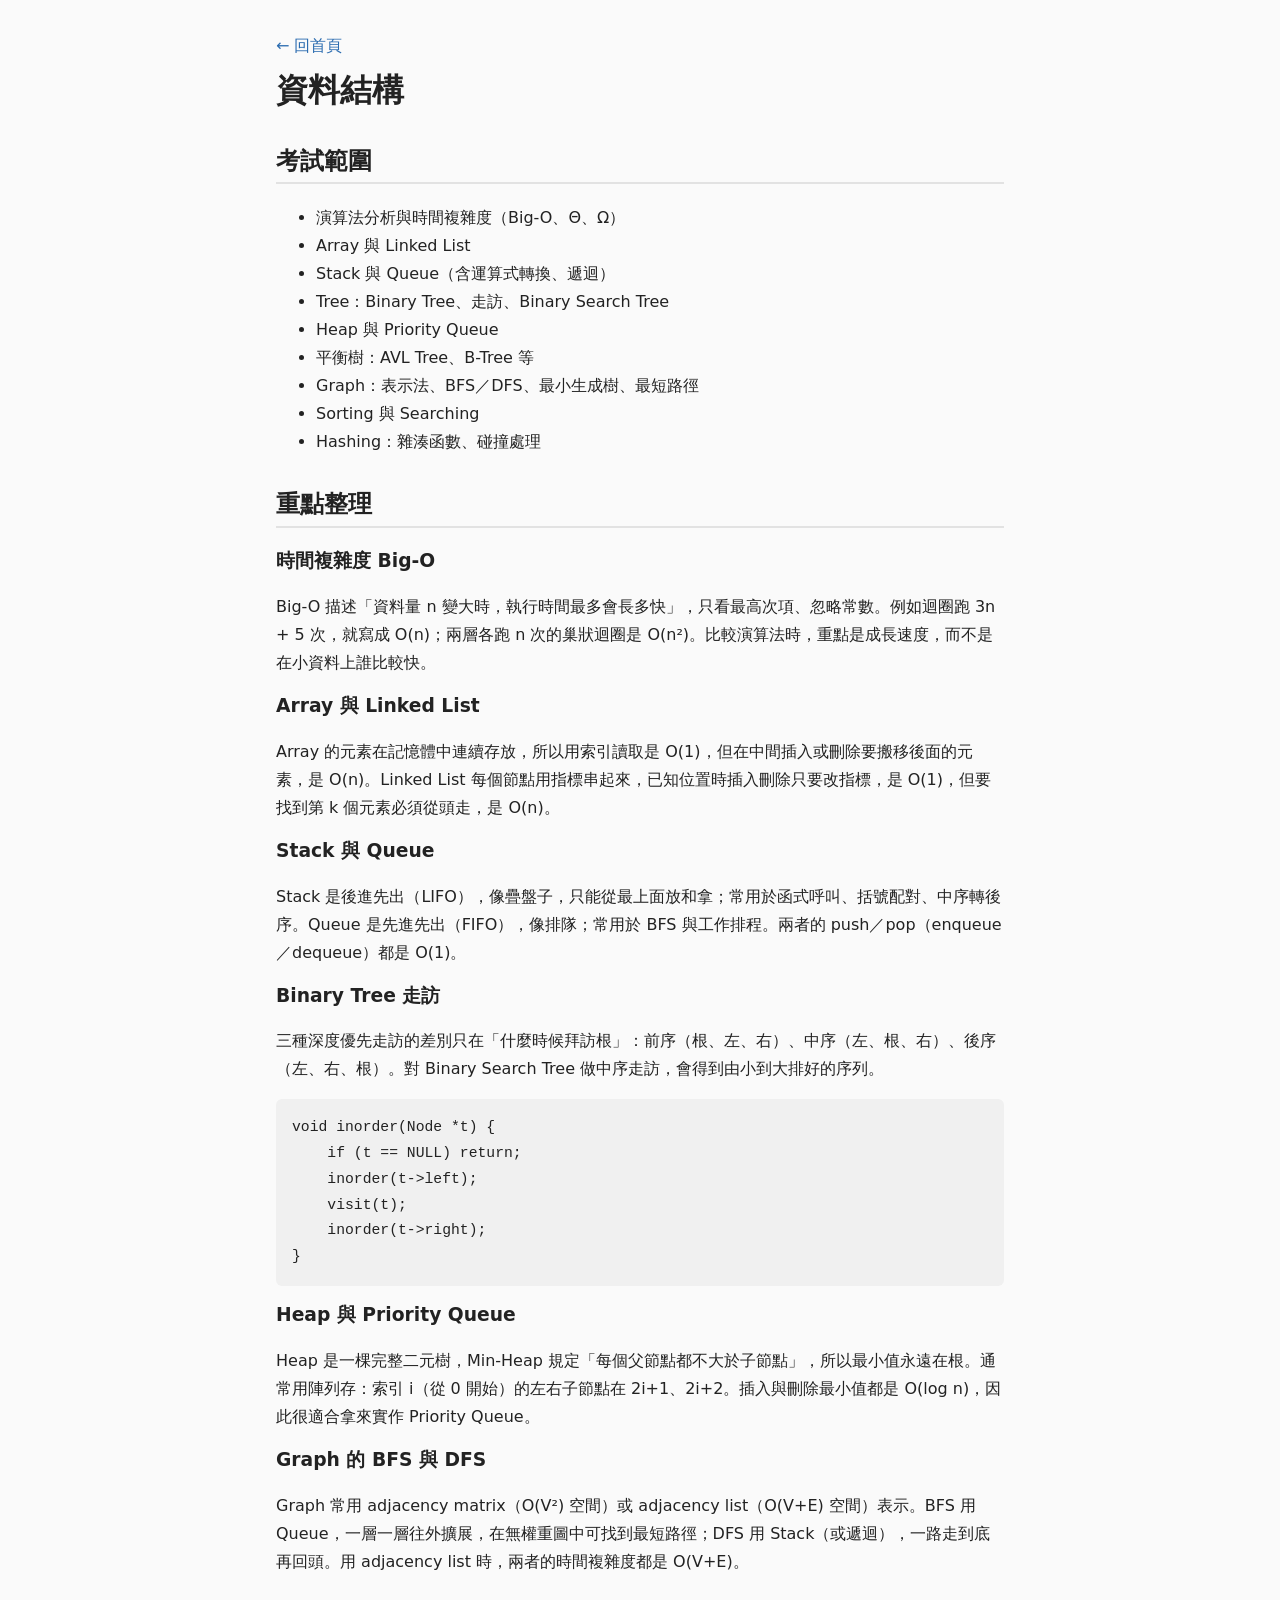
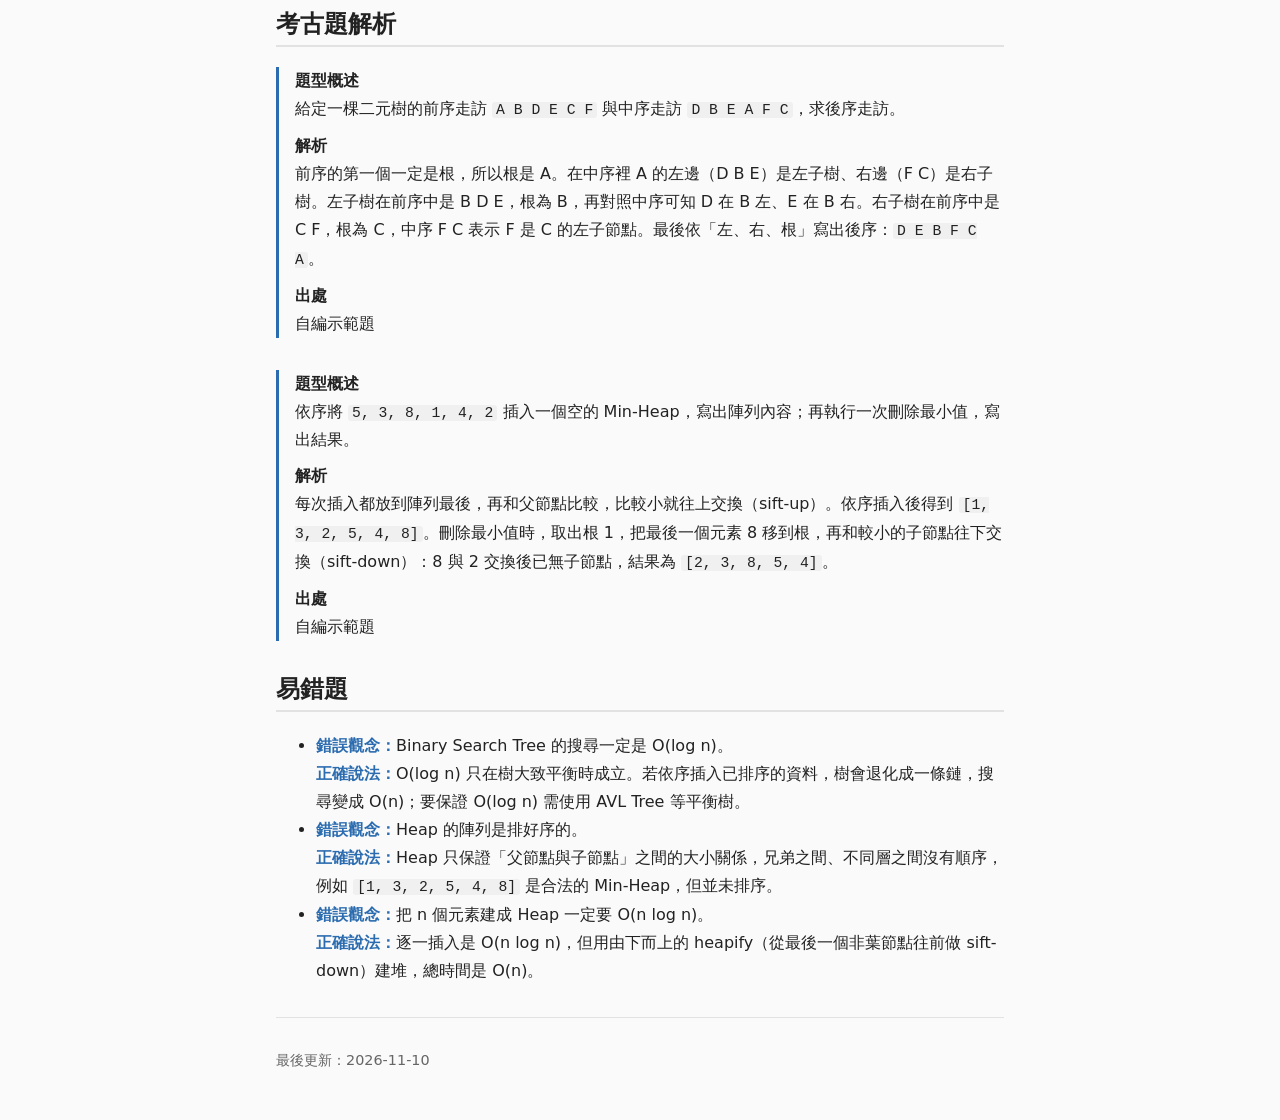
==== subjects/data-structures.html @ 42f6db12 "建立網站第一版：首頁、資料結構頁、模板與樣式 Co-Authored-By: Claude Opus 5.5 <noreply@anthropic.com>" ====
<!DOCTYPE html>
<html lang="zh-Hant">
<head>
  <meta charset="utf-8">
  <meta name="viewport" content="width=device-width, initial-scale=1">
  <title>資料結構｜資工所考試準備</title>
  <link rel="stylesheet" href="../style.css">
</head>
<body>
  <div class="container">
    <header>
      <a class="back-link" href="../index.html">← 回首頁</a>
      <h1>資料結構</h1>
    </header>

    <main>
      <!-- 以下四個區塊的名稱、id、順序固定，不可更動（見 CLAUDE.md 第 6 節） -->

      <section id="scope">
        <h2>考試範圍</h2>
        <ul>
          <li>演算法分析與時間複雜度（Big-O、Θ、Ω）</li>
          <li>Array 與 Linked List</li>
          <li>Stack 與 Queue（含運算式轉換、遞迴）</li>
          <li>Tree：Binary Tree、走訪、Binary Search Tree</li>
          <li>Heap 與 Priority Queue</li>
          <li>平衡樹：AVL Tree、B-Tree 等</li>
          <li>Graph：表示法、BFS／DFS、最小生成樹、最短路徑</li>
          <li>Sorting 與 Searching</li>
          <li>Hashing：雜湊函數、碰撞處理</li>
        </ul>
      </section>

      <section id="key-points">
        <h2>重點整理</h2>

        <h3>時間複雜度 Big-O</h3>
        <p>Big-O 描述「資料量 n 變大時，執行時間最多會長多快」，只看最高次項、忽略常數。例如迴圈跑 3n + 5 次，就寫成 O(n)；兩層各跑 n 次的巢狀迴圈是 O(n²)。比較演算法時，重點是成長速度，而不是在小資料上誰比較快。</p>

        <h3>Array 與 Linked List</h3>
        <p>Array 的元素在記憶體中連續存放，所以用索引讀取是 O(1)，但在中間插入或刪除要搬移後面的元素，是 O(n)。Linked List 每個節點用指標串起來，已知位置時插入刪除只要改指標，是 O(1)，但要找到第 k 個元素必須從頭走，是 O(n)。</p>

        <h3>Stack 與 Queue</h3>
        <p>Stack 是後進先出（LIFO），像疊盤子，只能從最上面放和拿；常用於函式呼叫、括號配對、中序轉後序。Queue 是先進先出（FIFO），像排隊；常用於 BFS 與工作排程。兩者的 push／pop（enqueue／dequeue）都是 O(1)。</p>

        <h3>Binary Tree 走訪</h3>
        <p>三種深度優先走訪的差別只在「什麼時候拜訪根」：前序（根、左、右）、中序（左、根、右）、後序（左、右、根）。對 Binary Search Tree 做中序走訪，會得到由小到大排好的序列。</p>
        <pre><code>void inorder(Node *t) {
    if (t == NULL) return;
    inorder(t-&gt;left);
    visit(t);
    inorder(t-&gt;right);
}</code></pre>

        <h3>Heap 與 Priority Queue</h3>
        <p>Heap 是一棵完整二元樹，Min-Heap 規定「每個父節點都不大於子節點」，所以最小值永遠在根。通常用陣列存：索引 i（從 0 開始）的左右子節點在 2i+1、2i+2。插入與刪除最小值都是 O(log n)，因此很適合拿來實作 Priority Queue。</p>

        <h3>Graph 的 BFS 與 DFS</h3>
        <p>Graph 常用 adjacency matrix（O(V²) 空間）或 adjacency list（O(V+E) 空間）表示。BFS 用 Queue，一層一層往外擴展，在無權重圖中可找到最短路徑；DFS 用 Stack（或遞迴），一路走到底再回頭。用 adjacency list 時，兩者的時間複雜度都是 O(V+E)。</p>
      </section>

      <section id="past-questions">
        <h2>考古題解析</h2>

        <dl class="question">
          <dt>題型概述</dt>
          <dd>給定一棵二元樹的前序走訪 <code>A B D E C F</code> 與中序走訪 <code>D B E A F C</code>，求後序走訪。</dd>
          <dt>解析</dt>
          <dd>前序的第一個一定是根，所以根是 A。在中序裡 A 的左邊（D B E）是左子樹、右邊（F C）是右子樹。左子樹在前序中是 B D E，根為 B，再對照中序可知 D 在 B 左、E 在 B 右。右子樹在前序中是 C F，根為 C，中序 F C 表示 F 是 C 的左子節點。最後依「左、右、根」寫出後序：<code>D E B F C A</code>。</dd>
          <dt>出處</dt>
          <dd>自編示範題</dd>
        </dl>

        <dl class="question">
          <dt>題型概述</dt>
          <dd>依序將 <code>5, 3, 8, 1, 4, 2</code> 插入一個空的 Min-Heap，寫出陣列內容；再執行一次刪除最小值，寫出結果。</dd>
          <dt>解析</dt>
          <dd>每次插入都放到陣列最後，再和父節點比較，比較小就往上交換（sift-up）。依序插入後得到 <code>[1, 3, 2, 5, 4, 8]</code>。刪除最小值時，取出根 1，把最後一個元素 8 移到根，再和較小的子節點往下交換（sift-down）：8 與 2 交換後已無子節點，結果為 <code>[2, 3, 8, 5, 4]</code>。</dd>
          <dt>出處</dt>
          <dd>自編示範題</dd>
        </dl>
      </section>

      <section id="common-mistakes">
        <h2>易錯題</h2>
        <ul>
          <li><strong>錯誤觀念：</strong>Binary Search Tree 的搜尋一定是 O(log n)。<br><strong>正確說法：</strong>O(log n) 只在樹大致平衡時成立。若依序插入已排序的資料，樹會退化成一條鏈，搜尋變成 O(n)；要保證 O(log n) 需使用 AVL Tree 等平衡樹。</li>
          <li><strong>錯誤觀念：</strong>Heap 的陣列是排好序的。<br><strong>正確說法：</strong>Heap 只保證「父節點與子節點」之間的大小關係，兄弟之間、不同層之間沒有順序，例如 <code>[1, 3, 2, 5, 4, 8]</code> 是合法的 Min-Heap，但並未排序。</li>
          <li><strong>錯誤觀念：</strong>把 n 個元素建成 Heap 一定要 O(n log n)。<br><strong>正確說法：</strong>逐一插入是 O(n log n)，但用由下而上的 heapify（從最後一個非葉節點往前做 sift-down）建堆，總時間是 O(n)。</li>
        </ul>
      </section>
    </main>

    <footer class="site-footer">
      <p>最後更新：2026-11-10</p>
    </footer>
  </div>
</body>
</html>
---- style.css ----
/* 全站唯一樣式表：顏色與間距只改這裡的變數 */
:root {
  --color-bg: #fafafa;
  --color-text: #222;
  --color-accent: #2b6cb0;
  --color-muted: #666;
  --color-border: #e2e2e2;
  --color-code-bg: #f0f0f0;
  --color-card-bg: #fff;

  --font-sans: system-ui, -apple-system, "Segoe UI", "Noto Sans TC", "PingFang TC", "Microsoft JhengHei", sans-serif;
  --font-mono: ui-monospace, SFMono-Regular, Consolas, "Liberation Mono", Menlo, monospace;

  --content-width: 760px;
  --space-xs: 0.25rem;
  --space-sm: 0.5rem;
  --space-md: 1rem;
  --space-lg: 2rem;
  --radius: 6px;
}

*,
*::before,
*::after {
  box-sizing: border-box;
}

body {
  margin: 0;
  background: var(--color-bg);
  color: var(--color-text);
  font-family: var(--font-sans);
  line-height: 1.75;
}

.container {
  max-width: var(--content-width);
  margin: 0 auto;
  padding: var(--space-lg) var(--space-md);
}

a {
  color: var(--color-accent);
}

h1,
h2,
h3 {
  line-height: 1.4;
}

h1 {
  margin-top: var(--space-sm);
}

h2 {
  margin-top: var(--space-lg);
  padding-bottom: var(--space-xs);
  border-bottom: 2px solid var(--color-border);
}

h3 {
  margin-top: var(--space-md);
}

strong {
  color: var(--color-accent);
}

/* 程式碼 */
code {
  font-family: var(--font-mono);
  font-size: 0.92em;
  background: var(--color-code-bg);
  padding: 0 var(--space-xs);
  border-radius: 3px;
}

pre {
  background: var(--color-code-bg);
  padding: var(--space-md);
  border-radius: var(--radius);
  overflow-x: auto;
}

pre code {
  padding: 0;
  background: none;
}

/* 首頁科目卡片 */
.subject-list {
  list-style: none;
  padding: 0;
  margin: 0;
}

.subject-card {
  background: var(--color-card-bg);
  border: 1px solid var(--color-border);
  border-radius: var(--radius);
  padding: var(--space-md);
  margin-bottom: var(--space-md);
}

.subject-card h3 {
  margin: 0 0 var(--space-xs);
}

.subject-card p {
  margin: 0 0 var(--space-sm);
}

/* 科目頁 */
.back-link {
  display: inline-block;
  text-decoration: none;
}

.question {
  border-left: 3px solid var(--color-accent);
  padding-left: var(--space-md);
  margin-bottom: var(--space-lg);
}

.question dt {
  font-weight: bold;
  margin-top: var(--space-sm);
}

.question dd {
  margin: 0 0 var(--space-sm);
}

/* 頁尾 */
.site-footer {
  margin-top: var(--space-lg);
  padding-top: var(--space-md);
  border-top: 1px solid var(--color-border);
  color: var(--color-muted);
  font-size: 0.9em;
}
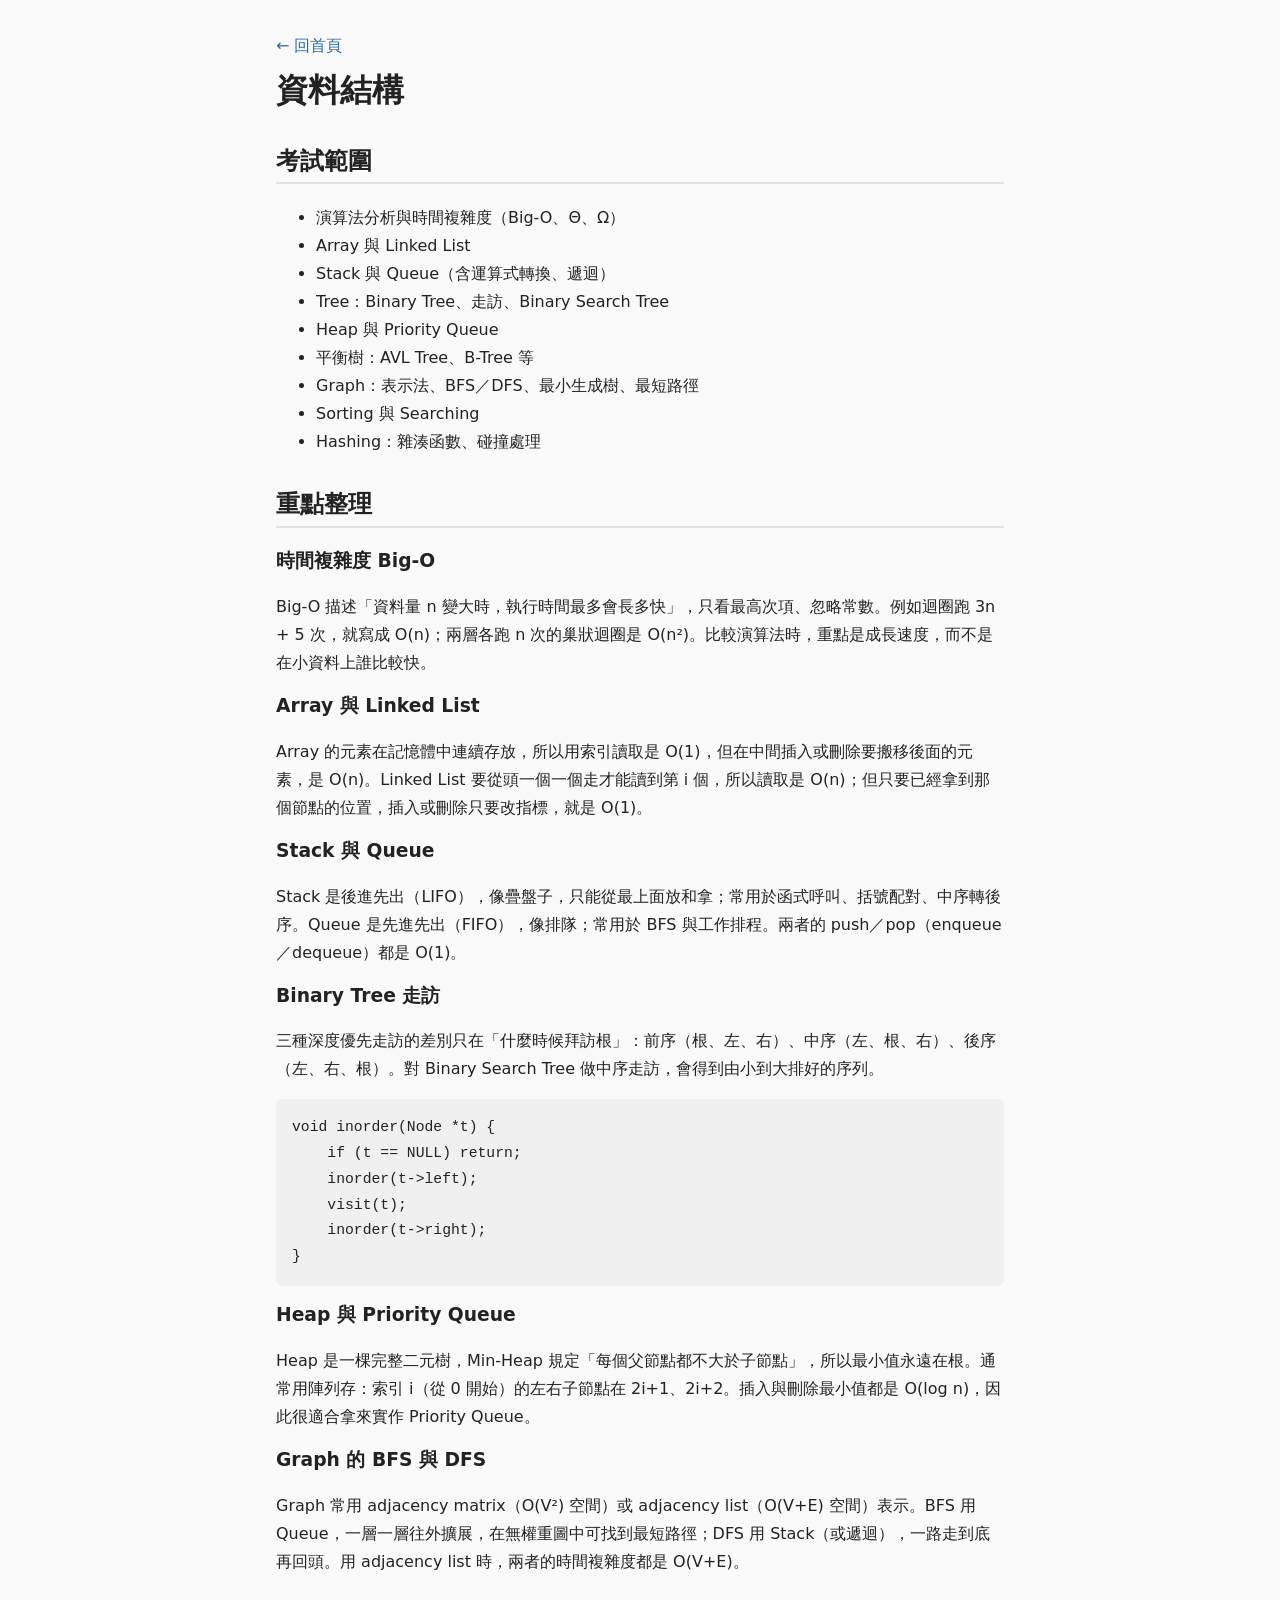
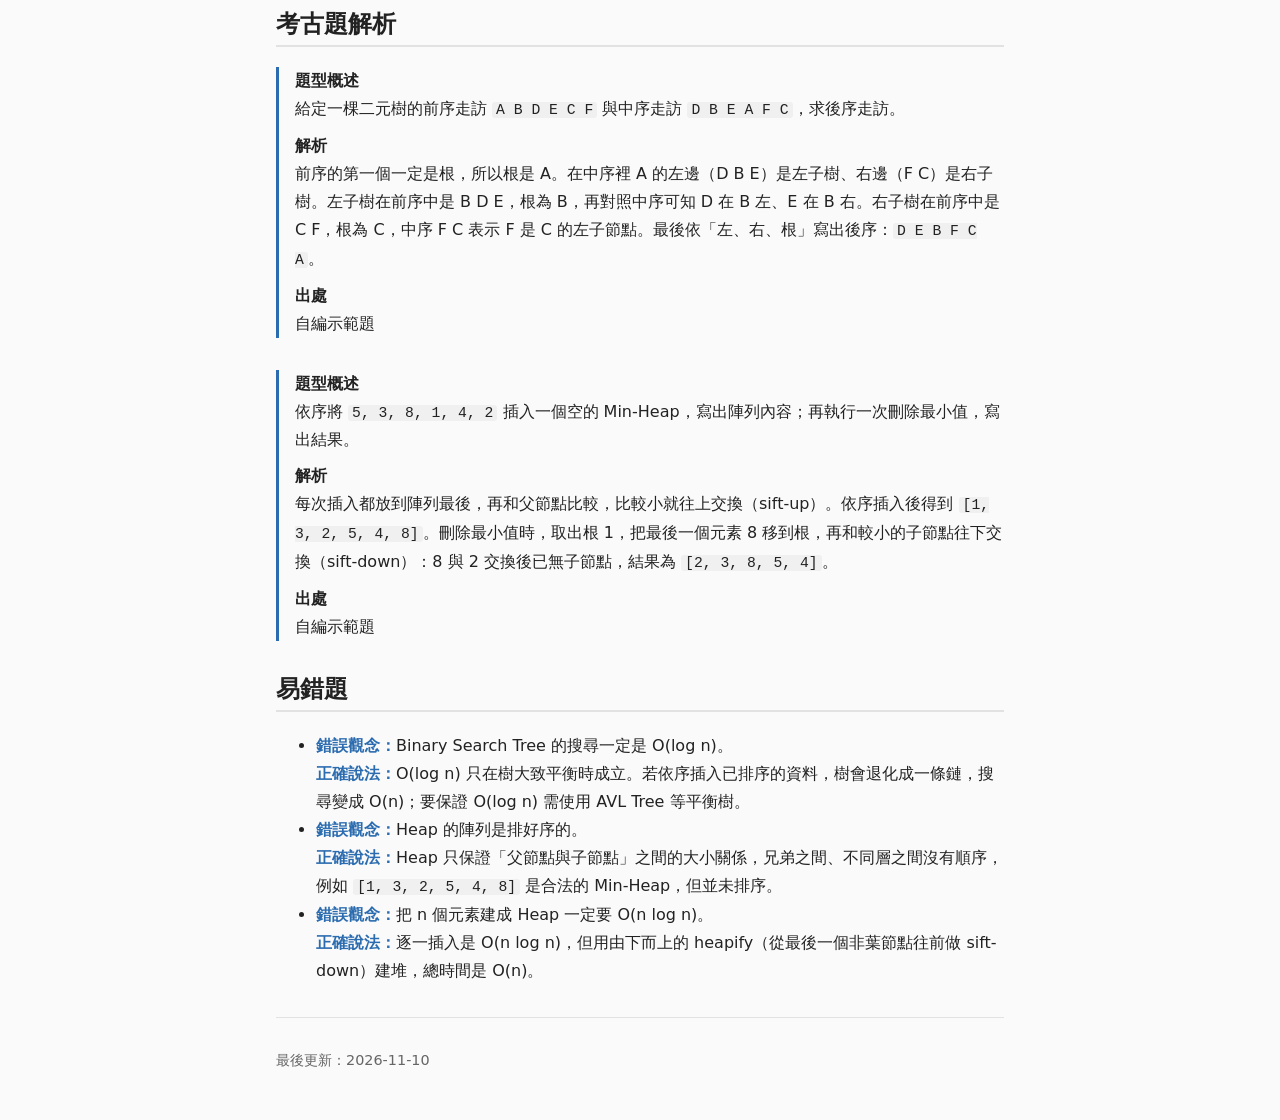
==== commit 74903ba7: "修正 Linked List 敘述 Co-Authored-By: Claude Opus 5.5 <noreply@anthropic.com>" ====
--- a/subjects/data-structures.html
+++ b/subjects/data-structures.html
@@ -38,7 +38,7 @@
         <p>Big-O 描述「資料量 n 變大時，執行時間最多會長多快」，只看最高次項、忽略常數。例如迴圈跑 3n + 5 次，就寫成 O(n)；兩層各跑 n 次的巢狀迴圈是 O(n²)。比較演算法時，重點是成長速度，而不是在小資料上誰比較快。</p>
 
         <h3>Array 與 Linked List</h3>
-        <p>Array 的元素在記憶體中連續存放，所以用索引讀取是 O(1)，但在中間插入或刪除要搬移後面的元素，是 O(n)。Linked List 每個節點用指標串起來，已知位置時插入刪除只要改指標，是 O(1)，但要找到第 k 個元素必須從頭走，是 O(n)。</p>
+        <p>Array 的元素在記憶體中連續存放，所以用索引讀取是 O(1)，但在中間插入或刪除要搬移後面的元素，是 O(n)。Linked List 要從頭一個一個走才能讀到第 i 個，所以讀取是 O(n)；但只要已經拿到那個節點的位置，插入或刪除只要改指標，就是 O(1)。</p>
 
         <h3>Stack 與 Queue</h3>
         <p>Stack 是後進先出（LIFO），像疊盤子，只能從最上面放和拿；常用於函式呼叫、括號配對、中序轉後序。Queue 是先進先出（FIFO），像排隊；常用於 BFS 與工作排程。兩者的 push／pop（enqueue／dequeue）都是 O(1)。</p>
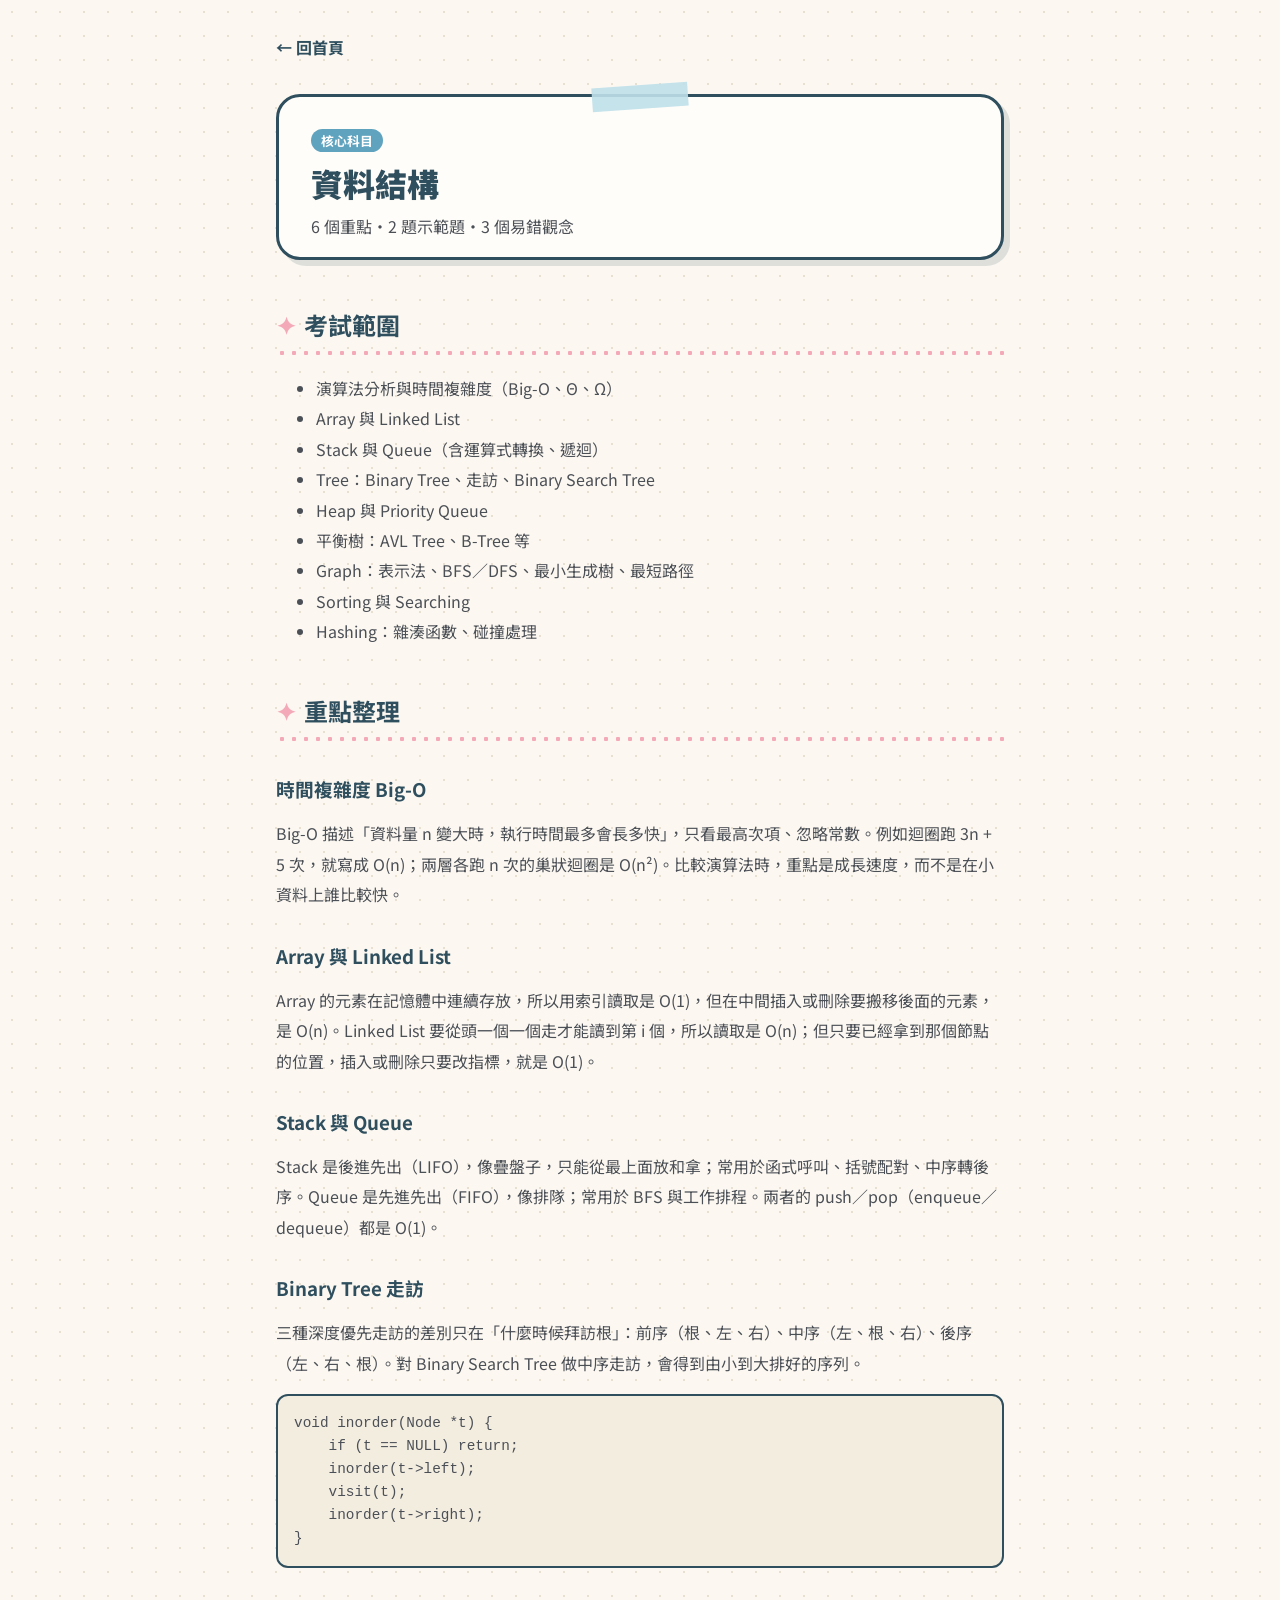
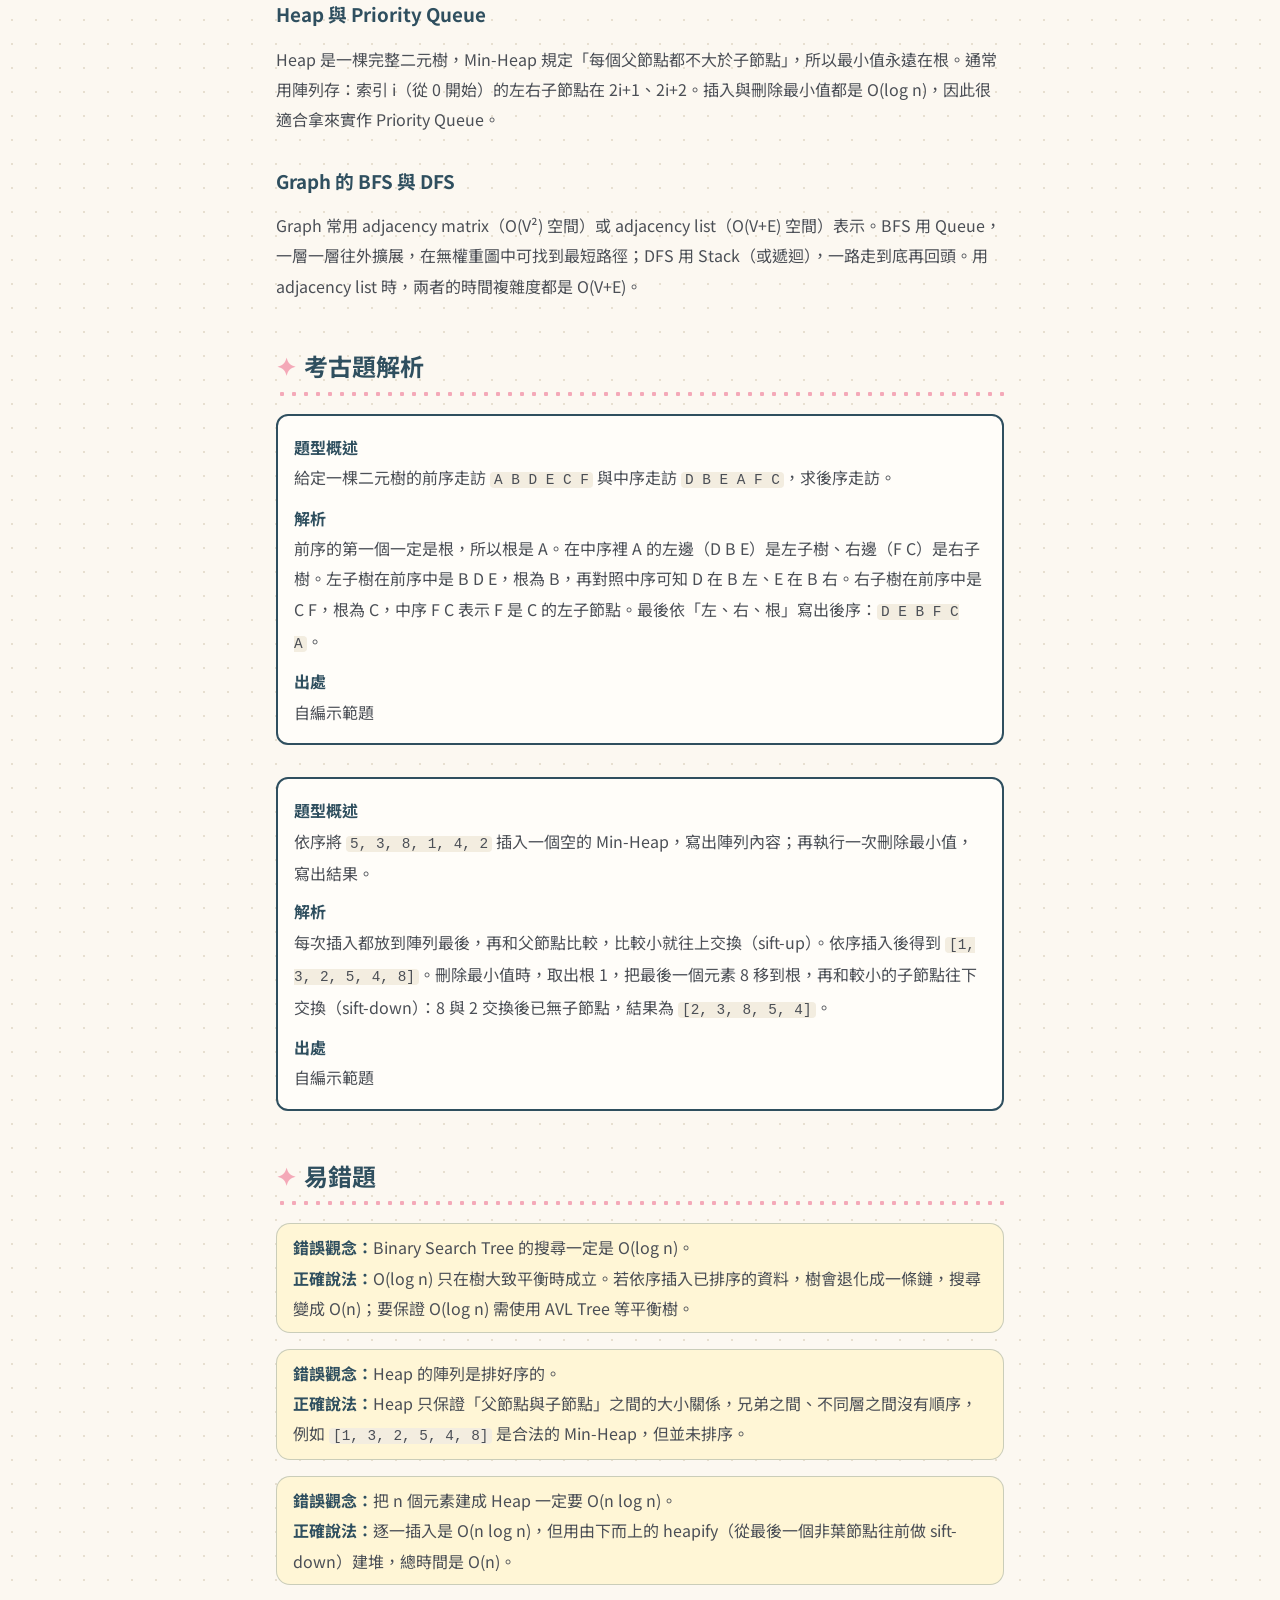
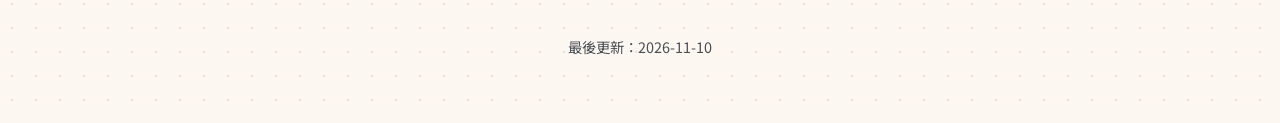
==== commit ae393a7a: "改為手帳風版面 Co-Authored-By: Claude Opus 5.5 <noreply@anthropic.com>" ====
--- a/subjects/data-structures.html
+++ b/subjects/data-structures.html
@@ -10,7 +10,13 @@
   <div class="container">
     <header>
       <a class="back-link" href="../index.html">← 回首頁</a>
-      <h1>資料結構</h1>
+      <div class="banner">
+        <div class="tag-list">
+          <span class="tag">核心科目</span>
+        </div>
+        <h1>資料結構</h1>
+        <p class="banner-summary">6 個重點・2 題示範題・3 個易錯觀念</p>
+      </div>
     </header>
 
     <main>
--- a/style.css
+++ b/style.css
@@ -1,22 +1,41 @@
-/* 全站唯一樣式表：顏色與間距只改這裡的變數 */
+@import url("https://fonts.googleapis.com/css2?family=Noto+Sans+TC:wght@400;700;900&display=swap");
+
+/* 全站唯一樣式表：顏色與間距只改這裡的變數（手帳風，見 CLAUDE.md 第 4 節） */
 :root {
-  --color-bg: #fafafa;
-  --color-text: #222;
-  --color-accent: #2b6cb0;
-  --color-muted: #666;
-  --color-border: #e2e2e2;
-  --color-code-bg: #f0f0f0;
-  --color-card-bg: #fff;
-
-  --font-sans: system-ui, -apple-system, "Segoe UI", "Noto Sans TC", "PingFang TC", "Microsoft JhengHei", sans-serif;
+  --color-bg: #fcf8f1;
+  --color-dot: #e7dfd0;
+  --color-ink: #2f4f5f;
+  --color-text: #4b4f56;
+  --color-card-bg: #fffdf9;
+  --color-tag: #5fa3bf;
+  --color-blue-light: #bfe0ea;
+  --color-pink: #f4a9b8;
+  --color-pink-light: #f8cdd6;
+  --color-highlight: #fbe6a2;
+  --color-code-bg: #f3ede0;
+  --color-note-bg: #fff6d6;
+  --color-note-border: rgba(47, 79, 95, 0.25);
+  --color-white: #fff;
+
+  --font-sans: "Noto Sans TC", "Microsoft JhengHei", sans-serif;
   --font-mono: ui-monospace, SFMono-Regular, Consolas, "Liberation Mono", Menlo, monospace;
+  --line-height: 1.9;
 
   --content-width: 760px;
+  --dot-gap: 24px;
   --space-xs: 0.25rem;
   --space-sm: 0.5rem;
   --space-md: 1rem;
   --space-lg: 2rem;
-  --radius: 6px;
+  --space-xl: 3rem;
+
+  --border-card: 3px solid var(--color-ink);
+  --radius-card: 24px;
+  --radius-code: 12px;
+  --radius-note: 14px;
+  --shadow-card: 6px 6px 0 rgba(47, 79, 95, 0.15);
+  --sticker-size: 140px;
+  --sticker-size-sm: 96px;
 }
 
 *,
@@ -27,60 +46,95 @@
 
 body {
   margin: 0;
-  background: var(--color-bg);
+  background-color: var(--color-bg);
+  background-image: radial-gradient(var(--color-dot) 1.5px, transparent 1.5px);
+  background-size: var(--dot-gap) var(--dot-gap);
   color: var(--color-text);
   font-family: var(--font-sans);
-  line-height: 1.75;
+  font-weight: 400;
+  line-height: var(--line-height);
+  overflow-wrap: break-word;
 }
 
 .container {
   max-width: var(--content-width);
   margin: 0 auto;
-  padding: var(--space-lg) var(--space-md);
+  padding: var(--space-lg) var(--space-md) var(--space-xl);
 }
 
 a {
-  color: var(--color-accent);
+  color: var(--color-ink);
+  font-weight: 700;
+  text-decoration-color: var(--color-pink);
+  text-decoration-thickness: 2px;
+  text-underline-offset: 0.25em;
+}
+
+a:hover {
+  color: var(--color-tag);
 }
 
 h1,
 h2,
 h3 {
-  line-height: 1.4;
+  color: var(--color-ink);
+  line-height: 1.45;
 }
 
 h1 {
-  margin-top: var(--space-sm);
-}
-
+  font-weight: 900;
+  margin: var(--space-sm) 0;
+}
+
+/* h2：粉紅 ✦ + 下方粉紅小圓點，不用實線底線 */
 h2 {
-  margin-top: var(--space-lg);
-  padding-bottom: var(--space-xs);
-  border-bottom: 2px solid var(--color-border);
+  font-weight: 700;
+  margin: var(--space-xl) 0 var(--space-md);
+  padding-bottom: 14px;
+  background-image: radial-gradient(circle, var(--color-pink) 2px, transparent 2.5px);
+  background-size: 12px 8px;
+  background-repeat: repeat-x;
+  background-position: left bottom;
+}
+
+h2::before {
+  content: "✦";
+  color: var(--color-pink);
+  margin-right: var(--space-sm);
 }
 
 h3 {
-  margin-top: var(--space-md);
+  font-weight: 700;
+  margin: var(--space-lg) 0 var(--space-sm);
 }
 
 strong {
-  color: var(--color-accent);
+  color: var(--color-ink);
+}
+
+/* 螢光筆：底部約 40% 高度 */
+mark.hl {
+  color: inherit;
+  background: linear-gradient(transparent 60%, var(--color-highlight) 60%);
+  padding: 0 0.1em;
 }
 
 /* 程式碼 */
 code {
   font-family: var(--font-mono);
-  font-size: 0.92em;
+  font-size: 0.9em;
   background: var(--color-code-bg);
   padding: 0 var(--space-xs);
-  border-radius: 3px;
+  border-radius: 4px;
 }
 
 pre {
   background: var(--color-code-bg);
+  border: 2px solid var(--color-ink);
+  border-radius: var(--radius-code);
   padding: var(--space-md);
-  border-radius: var(--radius);
   overflow-x: auto;
+  line-height: 1.6;
 }
 
 pre code {
@@ -88,43 +142,148 @@
   background: none;
 }
 
-/* 首頁科目卡片 */
+/* 標籤 */
+.tag-list {
+  display: flex;
+  flex-wrap: wrap;
+  gap: var(--space-xs) var(--space-sm);
+  margin: 0 0 var(--space-sm);
+}
+
+.tag {
+  display: inline-block;
+  background: var(--color-tag);
+  color: var(--color-white);
+  font-weight: 700;
+  font-size: 0.8em;
+  line-height: 1.6;
+  padding: 0.1em 0.8em;
+  border-radius: 999px;
+}
+
+/* 卡片（首頁科目卡片、科目頁 banner 共用） */
+.subject-card,
+.banner {
+  position: relative;
+  background: var(--color-card-bg);
+  border: var(--border-card);
+  border-radius: var(--radius-card);
+  box-shadow: var(--shadow-card);
+  padding: var(--space-lg) var(--space-lg) var(--space-md);
+}
+
+/* 紙膠帶：淡藍與淡粉交替 */
+.subject-card::before,
+.banner::before {
+  content: "";
+  position: absolute;
+  top: -12px;
+  left: 50%;
+  width: 96px;
+  height: 24px;
+  background: var(--color-blue-light);
+  opacity: 0.9;
+  transform: translateX(-50%) rotate(-4deg);
+}
+
+.subject-card:nth-child(even)::before {
+  background: var(--color-pink-light);
+  transform: translateX(-50%) rotate(3deg);
+}
+
+/* 首頁 hero */
+.hero {
+  display: flex;
+  align-items: center;
+  justify-content: space-between;
+  gap: var(--space-lg);
+  margin: var(--space-lg) 0;
+}
+
+.hero h1 {
+  font-size: 2.2em;
+}
+
+.hero-subtitle {
+  margin: 0;
+}
+
+.hero-sticker {
+  flex: 0 0 auto;
+  display: flex;
+  align-items: center;
+  justify-content: center;
+  width: var(--sticker-size);
+  height: var(--sticker-size);
+  border-radius: 50%;
+  background: var(--color-pink-light);
+  border: var(--border-card);
+  box-shadow: var(--shadow-card);
+  font-size: calc(var(--sticker-size) * 0.5);
+  line-height: 1;
+  transform: rotate(-6deg);
+}
+
+/* 首頁卡片網格 */
 .subject-list {
   list-style: none;
   padding: 0;
-  margin: 0;
-}
-
-.subject-card {
-  background: var(--color-card-bg);
-  border: 1px solid var(--color-border);
-  border-radius: var(--radius);
-  padding: var(--space-md);
-  margin-bottom: var(--space-md);
+  margin: var(--space-lg) 0 0;
+  display: grid;
+  grid-template-columns: repeat(auto-fill, minmax(min(100%, 300px), 1fr));
+  gap: var(--space-lg) var(--space-md);
 }
 
 .subject-card h3 {
   margin: 0 0 var(--space-xs);
+  font-size: 1.3em;
 }
 
 .subject-card p {
   margin: 0 0 var(--space-sm);
+}
+
+/* 佔位卡（不可點擊） */
+.placeholder-card {
+  display: flex;
+  align-items: center;
+  justify-content: center;
+  min-height: 160px;
+  padding: var(--space-lg);
+  border: 3px dashed var(--color-ink);
+  border-radius: var(--radius-card);
+  color: var(--color-ink);
+  font-weight: 700;
+  opacity: 0.6;
+  text-align: center;
 }
 
 /* 科目頁 */
 .back-link {
   display: inline-block;
+  margin-bottom: var(--space-lg);
   text-decoration: none;
 }
 
+.banner h1 {
+  margin: 0;
+}
+
+.banner-summary {
+  margin: var(--space-xs) 0 0;
+}
+
 .question {
-  border-left: 3px solid var(--color-accent);
-  padding-left: var(--space-md);
-  margin-bottom: var(--space-lg);
+  background: var(--color-card-bg);
+  border: 2px solid var(--color-ink);
+  border-radius: var(--radius-code);
+  padding: var(--space-sm) var(--space-md);
+  margin: 0 0 var(--space-lg);
 }
 
 .question dt {
-  font-weight: bold;
+  font-weight: 700;
+  color: var(--color-ink);
   margin-top: var(--space-sm);
 }
 
@@ -132,11 +291,50 @@
   margin: 0 0 var(--space-sm);
 }
 
+/* 易錯題：便利貼 */
+#common-mistakes ul {
+  list-style: none;
+  padding: 0;
+}
+
+#common-mistakes li {
+  background: var(--color-note-bg);
+  border: 1px solid var(--color-note-border);
+  border-radius: var(--radius-note);
+  padding: var(--space-sm) var(--space-md);
+  margin-bottom: var(--space-md);
+}
+
 /* 頁尾 */
 .site-footer {
-  margin-top: var(--space-lg);
-  padding-top: var(--space-md);
-  border-top: 1px solid var(--color-border);
-  color: var(--color-muted);
+  margin-top: var(--space-xl);
+  text-align: center;
   font-size: 0.9em;
 }
+
+/* 手機寬度：卡片單欄、貼紙縮小並移到標語下方 */
+@media (max-width: 600px) {
+  .hero {
+    flex-direction: column;
+    align-items: flex-start;
+  }
+
+  .hero h1 {
+    font-size: 1.7em;
+  }
+
+  .hero-sticker {
+    width: var(--sticker-size-sm);
+    height: var(--sticker-size-sm);
+    font-size: calc(var(--sticker-size-sm) * 0.5);
+  }
+
+  .subject-list {
+    grid-template-columns: 1fr;
+  }
+
+  .subject-card,
+  .banner {
+    padding: var(--space-lg) var(--space-md) var(--space-md);
+  }
+}
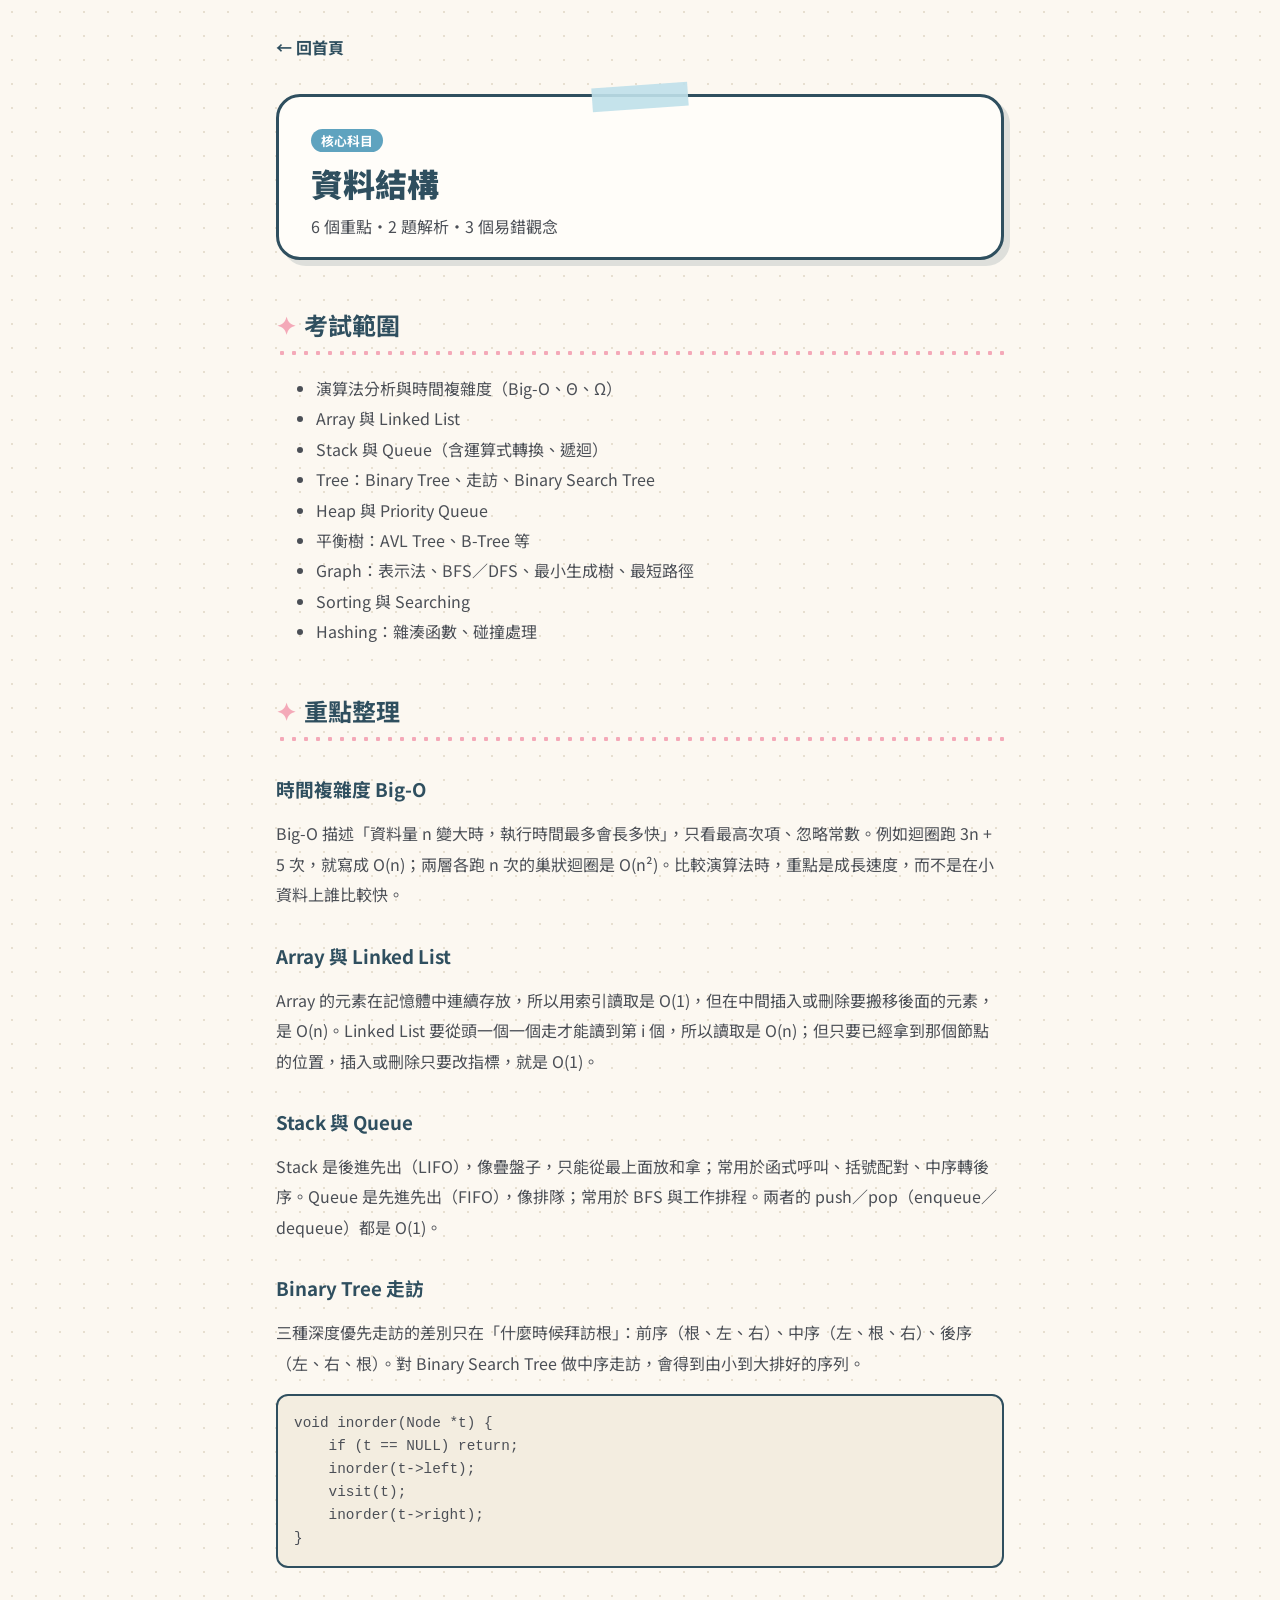
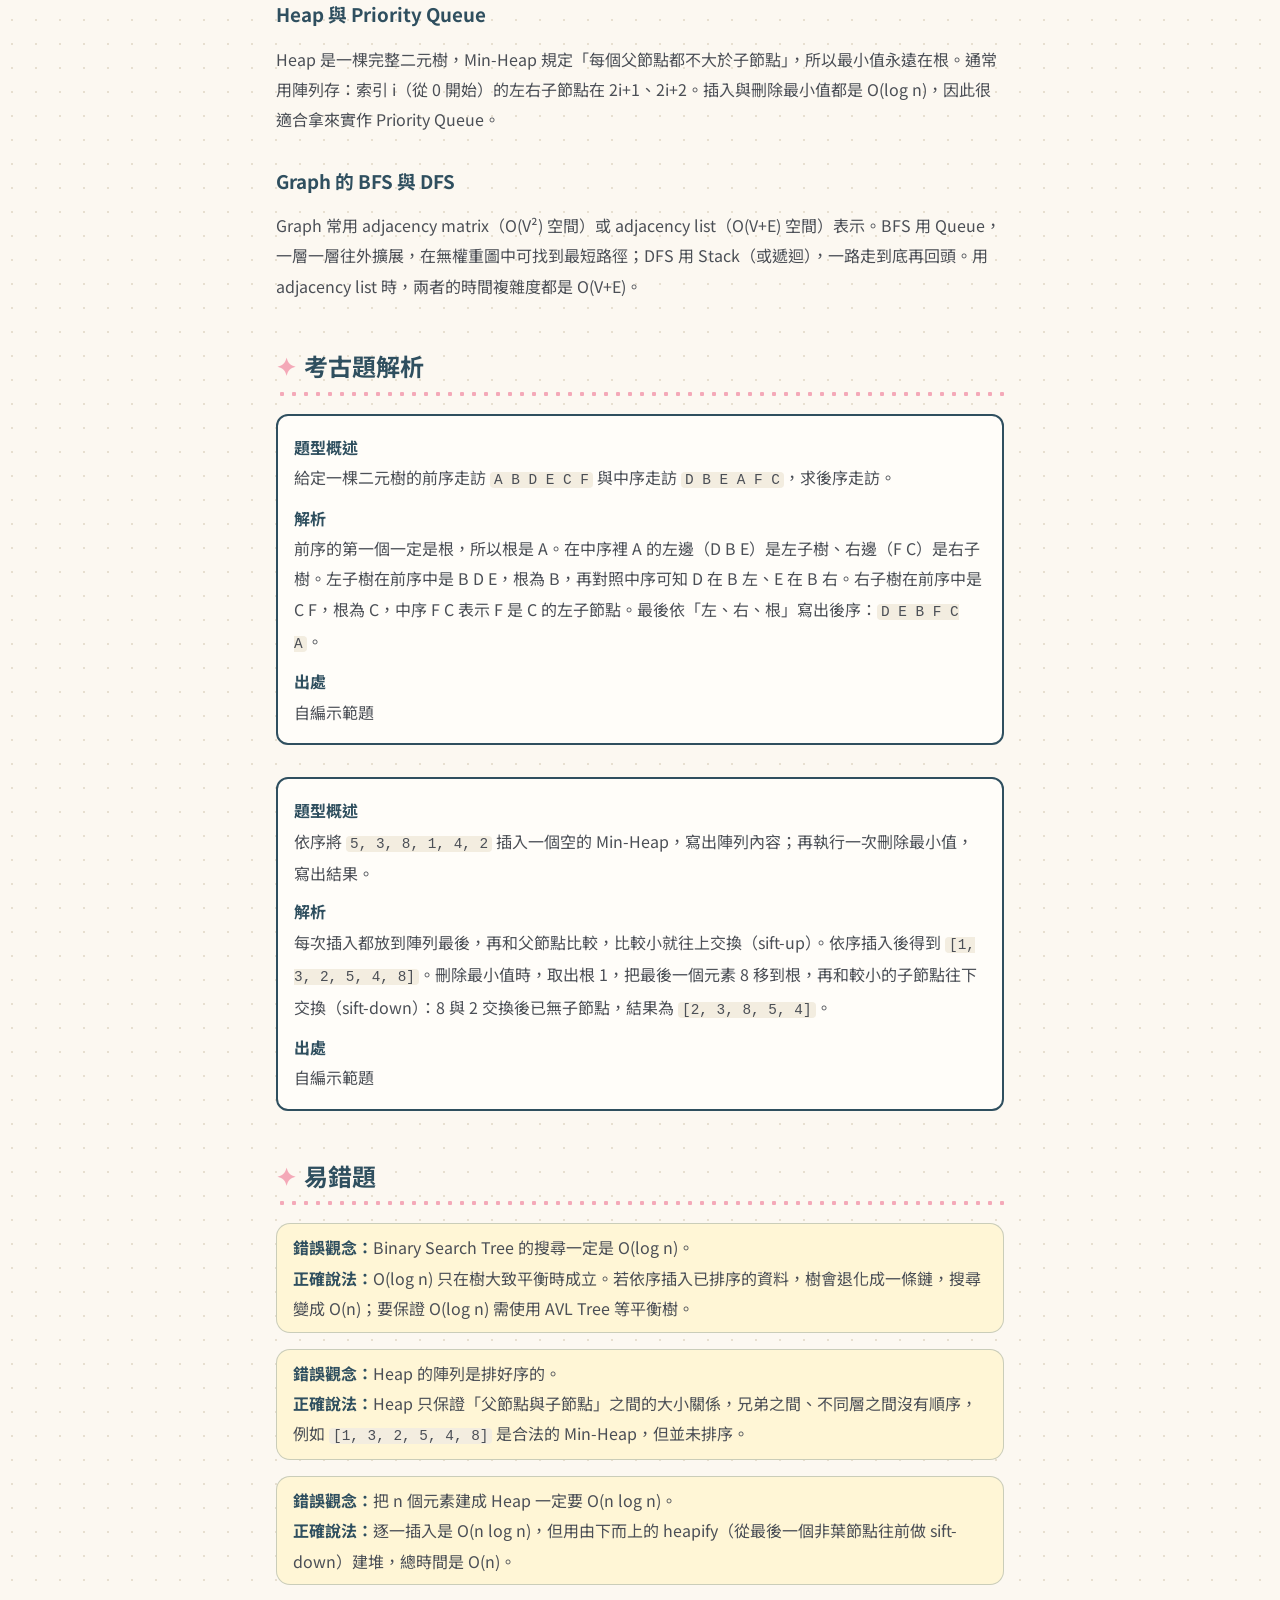
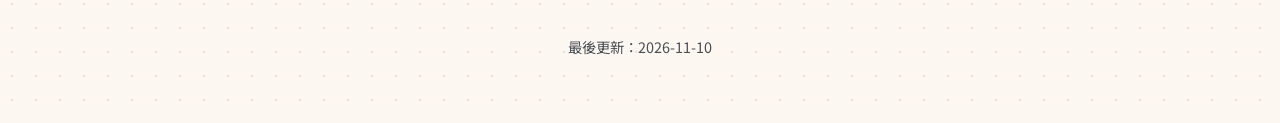
==== commit 8a7befca: "統一 banner 摘要措辭 Co-Authored-By: Claude Opus 5.5 <noreply@anthropic.com>" ====
--- a/subjects/data-structures.html
+++ b/subjects/data-structures.html
@@ -15,7 +15,7 @@
           <span class="tag">核心科目</span>
         </div>
         <h1>資料結構</h1>
-        <p class="banner-summary">6 個重點・2 題示範題・3 個易錯觀念</p>
+        <p class="banner-summary">6 個重點・2 題解析・3 個易錯觀念</p>
       </div>
     </header>
 
